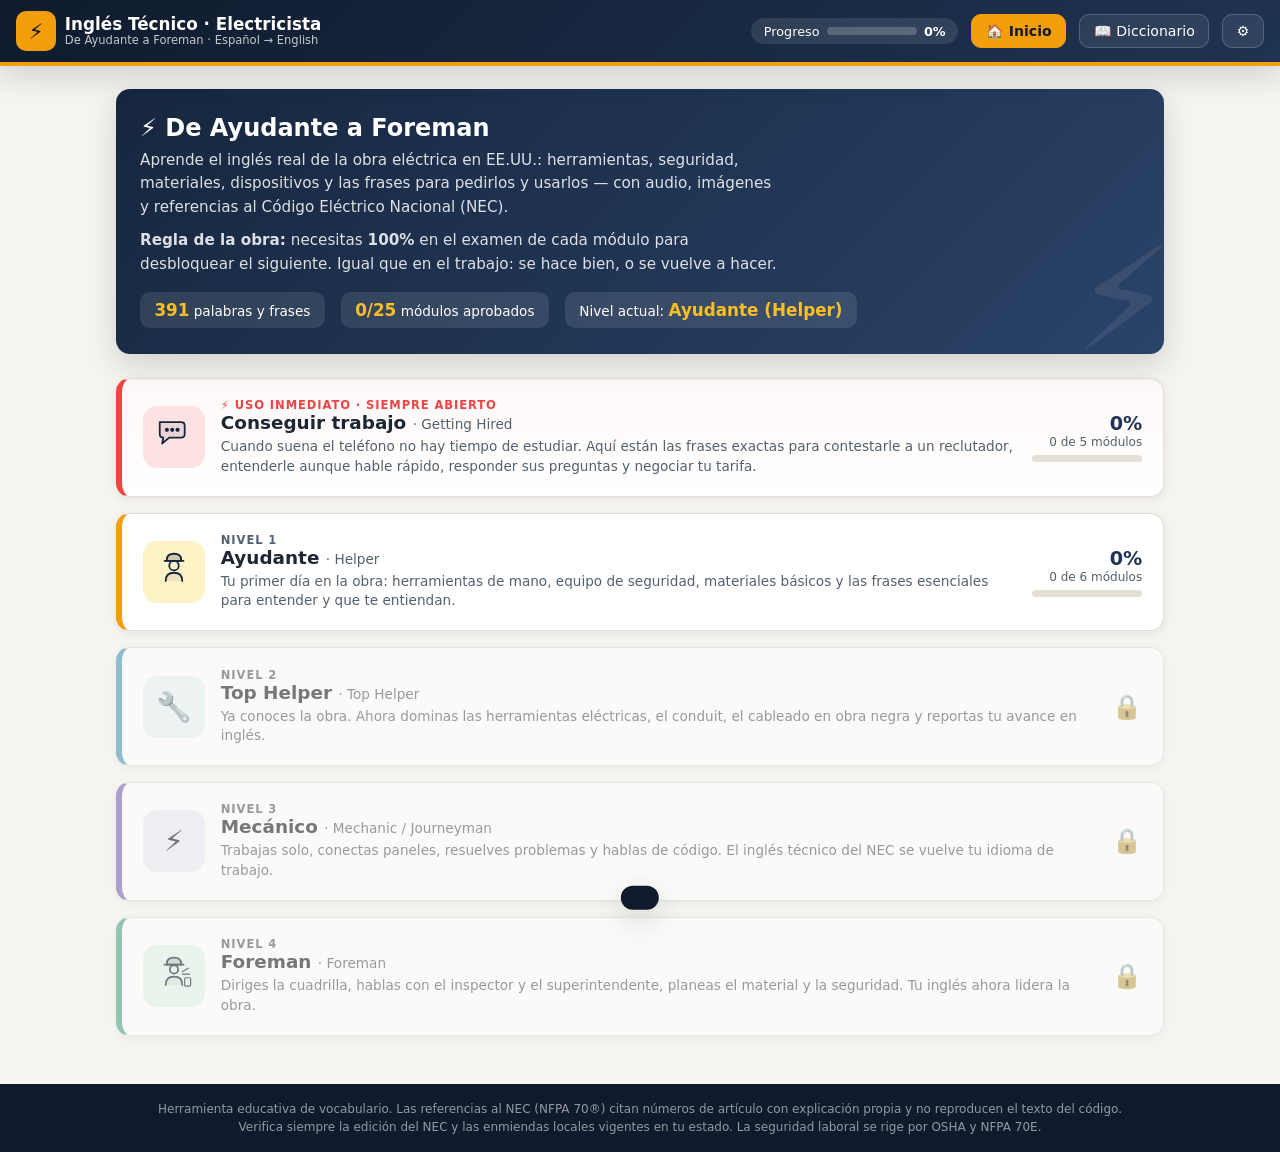
==== index.html @ e1f7a6a6 "Inglés técnico para electricistas: app web con 391 términos Curso español→inglés para la obra eléctr" ====
<!DOCTYPE html>
<html lang="es">
<head>
  <meta charset="UTF-8">
  <meta name="viewport" content="width=device-width, initial-scale=1.0, viewport-fit=cover">
  <title>Inglés Técnico para Electricistas — De Ayudante a Foreman</title>
  <meta name="description" content="Aprende inglés técnico de electricista: herramientas, seguridad, materiales, dispositivos y frases de obra. Español → English con audio y exámenes.">
  <meta name="theme-color" content="#0f1b2d">
  <link rel="manifest" href="manifest.webmanifest">
  <link rel="apple-touch-icon" href="icons/apple-touch-icon.png">
  <meta name="apple-mobile-web-app-capable" content="yes">
  <meta name="mobile-web-app-capable" content="yes">
  <meta name="apple-mobile-web-app-status-bar-style" content="black-translucent">
  <meta name="apple-mobile-web-app-title" content="Inglés Técnico">
  <link rel="stylesheet" href="css/styles.css?v=8">
  <link rel="icon" href="icons/favicon-48.png">
</head>
<body>

  <header class="topbar">
    <div class="brand" onclick="location.hash='#/home'">
      <div class="bolt">⚡</div>
      <h1>Inglés Técnico · Electricista
        <small>De Ayudante a Foreman · Español → English</small>
      </h1>
    </div>
    <div class="spacer"></div>
    <div class="progress-chip" id="globalProgress" title="Progreso total del curso">
      <span>Progreso</span>
      <div class="bar"><span id="globalProgressBar" style="width:0%"></span></div>
      <b id="globalProgressPct">0%</b>
    </div>
    <button class="nav-btn" id="navHome" onclick="location.hash='#/home'">🏠 Inicio</button>
    <button class="nav-btn" id="navDict" onclick="location.hash='#/dict'">📖 Diccionario</button>
    <button class="nav-btn" onclick="openSettings()" title="Ajustes de voz">⚙️</button>
  </header>

  <main id="app"></main>

  <footer>
    Herramienta educativa de vocabulario. Las referencias al NEC (NFPA 70®) citan números de artículo con explicación propia y no reproducen el texto del código.<br>
    Verifica siempre la edición del NEC y las enmiendas locales vigentes en tu estado. La seguridad laboral se rige por OSHA y NFPA 70E.
  </footer>

  <!-- Modal de ajustes -->
  <div class="modal-back" id="settingsModal">
    <div class="modal">
      <h3>⚙️ Ajustes de voz</h3>
      <div class="field">
        <label>Velocidad del botón 🔊 Inglés: <span id="rateLabel">0.9</span>×</label>
        <input type="range" id="rateSlider" min="0.5" max="1.2" step="0.05" value="0.9">
      </div>
      <div class="field">
        <div class="voices-info">
          <b>🐢→🐇 Lento y normal:</b> ese botón no usa esta velocidad. Siempre repite la frase
          <b>dos veces</b>: primero muy despacio (0.55×) para que distingas cada palabra, y luego a
          velocidad real (1×) para acostumbrar tu oído a como hablan en la obra.
          Escucha y <b>repite en voz alta</b> las dos veces: así se aprende a hablar.
        </div>
      </div>
      <div class="voices-info" id="voicesInfo">Detectando voces del sistema…</div>
      <div class="modal-actions">
        <button class="btn red" onclick="resetProgress()">🗑️ Borrar progreso</button>
        <button class="btn dark" onclick="closeSettings()">Cerrar</button>
      </div>
    </div>
  </div>

  <div class="toast" id="toast"></div>

  <!-- El ?v= sube de número en cada actualización de contenido:
       obliga al navegador y al teléfono a bajar la versión nueva. -->
  <script src="js/icons.js?v=8"></script>
  <script src="js/data.js?v=8"></script>
  <script src="js/app.js?v=8"></script>
  <script>
    // Registrar el service worker (permite instalar la app y usarla sin internet).
    // Solo funciona sobre http/https (no al abrir el archivo directamente).
    if ("serviceWorker" in navigator && location.protocol.indexOf("http") === 0) {
      window.addEventListener("load", function () {
        navigator.serviceWorker.register("sw.js").catch(function () { /* sin SW, la app sigue funcionando */ });
      });
    }
  </script>
</body>
</html>
---- css/styles.css ----
/* ============================================================
   STYLES.CSS — Inglés Técnico para Electricistas
   Tema: obra de construcción (azul marino + ámbar seguridad)
   ============================================================ */

:root {
  --navy-900: #0f1b2d;
  --navy-800: #16263e;
  --navy-700: #1f3352;
  --navy-600: #2a4368;
  --amber-500: #f59e0b;
  --amber-400: #fbbf24;
  --amber-100: #fef3c7;
  --sky-500: #0ea5e9;
  --sky-100: #e0f2fe;
  --violet-500: #8b5cf6;
  --violet-100: #ede9fe;
  --emerald-500: #10b981;
  --emerald-100: #d1fae5;
  --red-500: #ef4444;
  --red-100: #fee2e2;
  --paper: #f6f4ef;
  --card: #ffffff;
  --ink: #1c2733;
  --ink-soft: #52616f;
  --line: #e4e0d6;
  --radius: 14px;
  --shadow: 0 2px 10px rgba(15, 27, 45, 0.08);
  --shadow-lg: 0 10px 30px rgba(15, 27, 45, 0.16);
}

* { margin: 0; padding: 0; box-sizing: border-box; }

html { scroll-behavior: smooth; }

body {
  font-family: "Segoe UI", system-ui, -apple-system, Roboto, sans-serif;
  background: var(--paper);
  color: var(--ink);
  min-height: 100vh;
  display: flex;
  flex-direction: column;
}

button { font-family: inherit; cursor: pointer; }

/* ---------------- Header ---------------- */

.topbar {
  background: linear-gradient(135deg, var(--navy-900), var(--navy-700));
  color: #fff;
  padding: 0.7rem 1rem;
  display: flex;
  align-items: center;
  gap: 0.8rem;
  flex-wrap: wrap;
  position: sticky;
  top: 0;
  z-index: 50;
  box-shadow: var(--shadow-lg);
  border-bottom: 4px solid var(--amber-500);
}

.brand {
  display: flex;
  align-items: center;
  gap: 0.55rem;
  cursor: pointer;
  user-select: none;
}

.brand .bolt {
  width: 40px; height: 40px;
  background: var(--amber-500);
  color: var(--navy-900);
  border-radius: 10px;
  display: grid;
  place-items: center;
  font-size: 1.35rem;
  font-weight: 800;
}

.brand h1 { font-size: 1.05rem; line-height: 1.15; }
.brand small { display: block; font-weight: 400; opacity: 0.75; font-size: 0.72rem; }

.topbar .spacer { flex: 1; }

.nav-btn {
  background: rgba(255,255,255,0.08);
  border: 1px solid rgba(255,255,255,0.18);
  color: #fff;
  border-radius: 10px;
  padding: 0.5rem 0.85rem;
  font-size: 0.88rem;
  display: inline-flex;
  align-items: center;
  gap: 0.4rem;
  transition: background 0.15s;
}
.nav-btn:hover { background: rgba(255,255,255,0.18); }
.nav-btn.active { background: var(--amber-500); color: var(--navy-900); font-weight: 700; border-color: var(--amber-500); }

.progress-chip {
  background: rgba(255,255,255,0.1);
  border-radius: 999px;
  padding: 0.35rem 0.8rem;
  font-size: 0.8rem;
  display: inline-flex;
  align-items: center;
  gap: 0.45rem;
}
.progress-chip .bar {
  width: 90px; height: 8px;
  background: rgba(255,255,255,0.2);
  border-radius: 99px;
  overflow: hidden;
}
.progress-chip .bar span { display: block; height: 100%; background: var(--amber-400); border-radius: 99px; }

/* ---------------- Layout ---------------- */

main {
  width: 100%;
  max-width: 1080px;
  margin: 0 auto;
  padding: 1.4rem 1rem 3rem;
  flex: 1;
}

footer {
  background: var(--navy-900);
  color: rgba(255,255,255,0.55);
  font-size: 0.75rem;
  text-align: center;
  padding: 1rem;
  line-height: 1.5;
}

.crumbs {
  display: flex;
  align-items: center;
  gap: 0.4rem;
  font-size: 0.85rem;
  color: var(--ink-soft);
  margin-bottom: 1rem;
  flex-wrap: wrap;
}
.crumbs a { color: var(--navy-600); text-decoration: none; font-weight: 600; }
.crumbs a:hover { text-decoration: underline; }

/* ---------------- Hero (inicio) ---------------- */

.hero {
  background: linear-gradient(135deg, var(--navy-800), var(--navy-600));
  border-radius: var(--radius);
  color: #fff;
  padding: 1.6rem 1.5rem;
  margin-bottom: 1.5rem;
  box-shadow: var(--shadow-lg);
  position: relative;
  overflow: hidden;
}
.hero::after {
  content: "⚡";
  position: absolute;
  right: -10px; bottom: -30px;
  font-size: 9rem;
  opacity: 0.08;
}
.hero h2 { font-size: 1.5rem; margin-bottom: 0.4rem; }
.hero p { opacity: 0.85; font-size: 0.95rem; max-width: 640px; line-height: 1.55; }
.hero .hero-stats {
  display: flex;
  gap: 1rem;
  margin-top: 1rem;
  flex-wrap: wrap;
}
.hero .stat {
  background: rgba(255,255,255,0.1);
  padding: 0.5rem 0.9rem;
  border-radius: 10px;
  font-size: 0.85rem;
}
.hero .stat b { color: var(--amber-400); font-size: 1.05rem; }

/* ---------------- Tarjetas de nivel ---------------- */

.levels-grid { display: grid; gap: 1rem; }

.level-card {
  background: var(--card);
  border-radius: var(--radius);
  padding: 1.2rem 1.3rem;
  box-shadow: var(--shadow);
  border: 1px solid var(--line);
  border-left: 6px solid var(--amber-500);
  display: flex;
  gap: 1rem;
  align-items: center;
  cursor: pointer;
  transition: transform 0.12s, box-shadow 0.12s;
}
.level-card:hover { transform: translateY(-2px); box-shadow: var(--shadow-lg); }
.level-card.locked { opacity: 0.6; cursor: not-allowed; filter: grayscale(0.5); }
.level-card.amber { border-left-color: var(--amber-500); }
.level-card.sky { border-left-color: var(--sky-500); }
.level-card.violet { border-left-color: var(--violet-500); }
.level-card.emerald { border-left-color: var(--emerald-500); }
.level-card.red { border-left-color: var(--red-500); background: linear-gradient(180deg, #fff8f8, var(--card)); }
.level-card.red .lv-num { color: var(--red-500); }

.level-badge {
  width: 62px; height: 62px;
  border-radius: 14px;
  display: grid;
  place-items: center;
  font-size: 1.8rem;
  flex-shrink: 0;
  color: var(--navy-800);
}
.level-card.amber .level-badge { background: var(--amber-100); }
.level-card.sky .level-badge { background: var(--sky-100); }
.level-card.violet .level-badge { background: var(--violet-100); }
.level-card.emerald .level-badge { background: var(--emerald-100); }
.level-card.red .level-badge { background: var(--red-100); }
.level-badge .svg-icon svg { width: 38px; height: 38px; }

.level-info { flex: 1; min-width: 0; }
.level-info .lv-num { font-size: 0.72rem; text-transform: uppercase; letter-spacing: 0.08em; color: var(--ink-soft); font-weight: 700; }
.level-info h3 { font-size: 1.15rem; }
.level-info h3 small { color: var(--ink-soft); font-weight: 500; font-size: 0.85rem; }
.level-info p { font-size: 0.85rem; color: var(--ink-soft); margin-top: 0.25rem; line-height: 1.45; }

.level-progress { text-align: right; flex-shrink: 0; }
.level-progress .pct { font-weight: 800; font-size: 1.2rem; color: var(--navy-700); }
.level-progress .modcount { font-size: 0.75rem; color: var(--ink-soft); }
.level-progress .lock { font-size: 1.5rem; }

.minibar { width: 110px; height: 7px; background: var(--line); border-radius: 99px; overflow: hidden; margin-top: 0.35rem; }
.minibar span { display: block; height: 100%; background: var(--emerald-500); border-radius: 99px; }

/* ---------------- Vista de nivel: módulos ---------------- */

.level-head {
  display: flex;
  align-items: center;
  gap: 1rem;
  margin-bottom: 1.2rem;
}
.level-head h2 { font-size: 1.4rem; }
.level-head p { color: var(--ink-soft); font-size: 0.9rem; margin-top: 0.15rem; }

.modules-grid {
  display: grid;
  grid-template-columns: repeat(auto-fill, minmax(300px, 1fr));
  gap: 1rem;
}

.module-card {
  background: var(--card);
  border: 1px solid var(--line);
  border-radius: var(--radius);
  padding: 1.1rem 1.2rem;
  box-shadow: var(--shadow);
  cursor: pointer;
  transition: transform 0.12s, box-shadow 0.12s;
  display: flex;
  flex-direction: column;
  gap: 0.5rem;
}
.module-card:hover { transform: translateY(-2px); box-shadow: var(--shadow-lg); }
.module-card.locked { opacity: 0.55; cursor: not-allowed; filter: grayscale(0.6); }

.module-card .mod-top { display: flex; align-items: center; gap: 0.6rem; }
.module-card .mod-icon {
  width: 46px; height: 46px;
  background: var(--navy-800);
  border-radius: 12px;
  display: grid;
  place-items: center;
  font-size: 1.4rem;
}
.module-card h4 { font-size: 1rem; line-height: 1.25; }
.module-card h4 small { display: block; color: var(--ink-soft); font-weight: 500; font-size: 0.78rem; }
.module-card p { font-size: 0.83rem; color: var(--ink-soft); line-height: 1.45; flex: 1; }

.mod-status {
  display: flex;
  align-items: center;
  justify-content: space-between;
  font-size: 0.8rem;
  margin-top: 0.3rem;
}
.badge {
  display: inline-flex;
  align-items: center;
  gap: 0.3rem;
  border-radius: 999px;
  padding: 0.22rem 0.65rem;
  font-weight: 700;
  font-size: 0.74rem;
}
.badge.pass { background: var(--emerald-100); color: #067a5b; }
.badge.todo { background: var(--amber-100); color: #92600a; }
.badge.lock { background: #eceae4; color: var(--ink-soft); }
.badge.count { background: var(--sky-100); color: #0369a1; }

/* ---------------- Vista de estudio ---------------- */

.study-head {
  background: var(--card);
  border: 1px solid var(--line);
  border-radius: var(--radius);
  padding: 1.2rem 1.3rem;
  box-shadow: var(--shadow);
  margin-bottom: 1rem;
}
.study-head .row { display: flex; align-items: center; gap: 0.8rem; flex-wrap: wrap; }
.study-head h2 { font-size: 1.3rem; flex: 1; min-width: 200px; }
.study-head h2 small { display: block; font-size: 0.85rem; color: var(--ink-soft); font-weight: 500; }
.study-head .desc { color: var(--ink-soft); font-size: 0.9rem; margin-top: 0.55rem; line-height: 1.5; }

.tipbox, .necbox {
  border-radius: 12px;
  padding: 0.8rem 1rem;
  font-size: 0.86rem;
  line-height: 1.5;
  margin-top: 0.8rem;
  display: flex;
  gap: 0.6rem;
  align-items: flex-start;
}
.tipbox { background: var(--sky-100); color: #0b4a6f; }
.necbox { background: var(--amber-100); color: #7c5205; }
.tipbox .ico, .necbox .ico { font-size: 1.1rem; flex-shrink: 0; }

.action-row {
  display: flex;
  gap: 0.7rem;
  margin: 1.1rem 0;
  flex-wrap: wrap;
  position: sticky;
  top: 70px;
  z-index: 10;
}

.btn {
  border: none;
  border-radius: 12px;
  padding: 0.75rem 1.3rem;
  font-size: 0.95rem;
  font-weight: 700;
  display: inline-flex;
  align-items: center;
  gap: 0.5rem;
  transition: transform 0.1s, filter 0.15s;
  box-shadow: var(--shadow);
}
.btn:hover { filter: brightness(1.06); transform: translateY(-1px); }
.btn:active { transform: translateY(0); }
.btn.primary { background: var(--amber-500); color: var(--navy-900); }
.btn.dark { background: var(--navy-800); color: #fff; }
.btn.ghost { background: var(--card); color: var(--navy-800); border: 1px solid var(--line); }
.btn.green { background: var(--emerald-500); color: #fff; }
.btn.red { background: var(--red-500); color: #fff; }
.btn:disabled { opacity: 0.5; cursor: not-allowed; transform: none; filter: grayscale(0.4); }
.btn.big { font-size: 1.05rem; padding: 0.9rem 1.7rem; }

/* ---- Tarjetas de vocabulario ---- */

.vocab-grid {
  display: grid;
  grid-template-columns: repeat(auto-fill, minmax(320px, 1fr));
  gap: 1rem;
}

.vocab-card {
  background: var(--card);
  border: 1px solid var(--line);
  border-radius: var(--radius);
  box-shadow: var(--shadow);
  overflow: hidden;
  display: flex;
  flex-direction: column;
}

.vocab-main {
  display: flex;
  gap: 0.9rem;
  padding: 1rem 1.1rem 0.7rem;
  align-items: flex-start;
}

.item-icon {
  width: 64px; height: 64px;
  border-radius: 14px;
  background: var(--navy-800);
  color: var(--amber-400);
  display: grid;
  place-items: center;
  flex-shrink: 0;
}
.item-icon svg { width: 46px; height: 46px; }
.item-icon.emoji-icon { font-size: 2rem; }

.vocab-words { flex: 1; min-width: 0; }
.vocab-words .es { font-size: 0.92rem; color: var(--ink-soft); font-weight: 600; }
.vocab-words .en {
  font-size: 1.25rem;
  font-weight: 800;
  color: var(--navy-800);
  line-height: 1.2;
  margin: 0.1rem 0;
  overflow-wrap: anywhere;
}
.vocab-words .pron {
  font-size: 0.84rem;
  color: #a16207;
  font-weight: 600;
  background: var(--amber-100);
  display: inline-block;
  border-radius: 8px;
  padding: 0.12rem 0.5rem;
  margin-top: 0.15rem;
}

.audio-row {
  display: flex;
  gap: 0.45rem;
  padding: 0 1.1rem 0.6rem;
  flex-wrap: wrap;
}
.audio-btn {
  border: 1px solid var(--line);
  background: var(--paper);
  border-radius: 999px;
  padding: 0.38rem 0.8rem;
  font-size: 0.8rem;
  font-weight: 700;
  color: var(--navy-700);
  display: inline-flex;
  align-items: center;
  gap: 0.35rem;
  transition: background 0.15s;
}
.audio-btn:hover { background: var(--amber-100); border-color: var(--amber-400); }
.audio-btn.speaking { background: var(--amber-400); border-color: var(--amber-500); }

/* Botón de práctica: lo dice lento y luego a velocidad real */
.audio-btn.drill {
  background: var(--navy-800);
  border-color: var(--navy-800);
  color: #fff;
}
.audio-btn.drill:hover { background: var(--navy-600); border-color: var(--navy-600); }

.vocab-example {
  border-top: 1px dashed var(--line);
  padding: 0.65rem 1.1rem;
  font-size: 0.85rem;
  line-height: 1.5;
}
.vocab-example .en-ex { color: var(--navy-800); font-weight: 600; }
.vocab-example .en-ex button { margin-left: 0.3rem; }
.vocab-example .es-ex { color: var(--ink-soft); }

.vocab-note {
  background: #f2f7ff;
  color: #24476b;
  font-size: 0.8rem;
  padding: 0.55rem 1.1rem;
  line-height: 1.45;
}
.vocab-nec {
  background: var(--amber-100);
  color: #7c5205;
  font-size: 0.8rem;
  padding: 0.55rem 1.1rem;
  line-height: 1.45;
}
.vocab-nec b, .vocab-note b { font-weight: 800; }

.mini-audio {
  border: none;
  background: transparent;
  font-size: 0.95rem;
  cursor: pointer;
  vertical-align: middle;
  padding: 0 0.15rem;
}
.mini-audio:hover { transform: scale(1.15); }

/* ---- Resaltado karaoke: palabra que se está pronunciando ---- */

/* El padding va en TODAS las palabras para que nada se mueva al
   iluminarse (si solo lo llevara la resaltada, el texto brincaría). */
.w {
  border-radius: 4px;
  padding: 0 2px;
  transition: background-color 0.05s linear, color 0.05s linear;
}

/* Palabra que suena en este instante: bloque oscuro + letra ámbar.
   Invertir los colores da mucho más contraste que solo pintar el fondo. */
.w.speaking-word {
  background: var(--navy-900);
  color: var(--amber-400);
  box-shadow: 0 0 0 3px var(--navy-900), 0 2px 10px rgba(15, 27, 45, 0.45);
  position: relative;
  z-index: 1;
}

/* En la palabra grande en inglés, el reflector es aún más marcado */
.vocab-words .en .w.speaking-word,
.q-prompt .w.speaking-word {
  background: #000814;
  color: #ffd24a;
  box-shadow: 0 0 0 4px #000814, 0 3px 14px rgba(0, 0, 0, 0.5);
}

/* Ojo: no cambiamos el grosor de la letra a propósito. Si lo hiciéramos,
   las palabras se recorrerían de lugar en cada sílaba. */

/* ---------------- Quiz / Examen ---------------- */

.quiz-wrap { max-width: 720px; margin: 0 auto; }

.quiz-top {
  display: flex;
  align-items: center;
  gap: 0.8rem;
  margin-bottom: 1rem;
}
.quiz-top .qbar { flex: 1; height: 10px; background: var(--line); border-radius: 99px; overflow: hidden; }
.quiz-top .qbar span { display: block; height: 100%; background: var(--amber-500); border-radius: 99px; transition: width 0.25s; }
.quiz-top .qcount { font-weight: 800; color: var(--navy-700); font-size: 0.9rem; }
.quiz-top .quit { font-size: 0.8rem; }

.question-card {
  background: var(--card);
  border: 1px solid var(--line);
  border-radius: var(--radius);
  box-shadow: var(--shadow-lg);
  padding: 1.5rem 1.4rem;
}

.q-kind {
  font-size: 0.75rem;
  text-transform: uppercase;
  letter-spacing: 0.08em;
  font-weight: 800;
  color: var(--ink-soft);
  margin-bottom: 0.7rem;
  display: flex;
  align-items: center;
  gap: 0.4rem;
}

.q-prompt { font-size: 1.3rem; font-weight: 800; color: var(--navy-800); line-height: 1.3; margin-bottom: 0.3rem; }
.q-sub { color: var(--ink-soft); font-size: 0.9rem; margin-bottom: 1rem; }

.q-icon-hint { text-align: center; margin: 0.4rem 0 1rem; }
.q-icon-hint .item-icon { width: 84px; height: 84px; margin: 0 auto; }
.q-icon-hint .item-icon svg { width: 60px; height: 60px; }
.q-icon-hint .item-icon.emoji-icon { font-size: 2.6rem; }

.listen-big {
  display: flex;
  justify-content: center;
  margin: 0.8rem 0 1.2rem;
}
.listen-big button {
  width: 92px; height: 92px;
  border-radius: 50%;
  border: none;
  background: var(--navy-800);
  color: var(--amber-400);
  font-size: 2.2rem;
  box-shadow: var(--shadow-lg);
  transition: transform 0.12s;
}
.listen-big button:hover { transform: scale(1.06); }

.options { display: grid; gap: 0.6rem; }
@media (min-width: 560px) { .options.two-col { grid-template-columns: 1fr 1fr; } }

.opt {
  text-align: left;
  background: var(--paper);
  border: 2px solid var(--line);
  border-radius: 12px;
  padding: 0.85rem 1rem;
  font-size: 1rem;
  font-weight: 600;
  color: var(--ink);
  transition: border-color 0.12s, background 0.12s;
  line-height: 1.35;
}
.opt:hover { border-color: var(--amber-400); background: #fffbeb; }
.opt.correct { border-color: var(--emerald-500); background: var(--emerald-100); }
.opt.wrong { border-color: var(--red-500); background: var(--red-100); }
.opt:disabled { cursor: default; }
.opt .opt-letter {
  display: inline-grid;
  place-items: center;
  width: 26px; height: 26px;
  border-radius: 8px;
  background: var(--navy-800);
  color: #fff;
  font-size: 0.8rem;
  font-weight: 800;
  margin-right: 0.55rem;
}

.type-zone { display: flex; gap: 0.6rem; flex-wrap: wrap; }
.type-zone input {
  flex: 1;
  min-width: 220px;
  border: 2px solid var(--line);
  border-radius: 12px;
  padding: 0.85rem 1rem;
  font-size: 1.05rem;
  font-family: inherit;
  outline: none;
}
.type-zone input:focus { border-color: var(--amber-400); }
.type-zone input.correct { border-color: var(--emerald-500); background: var(--emerald-100); }
.type-zone input.wrong { border-color: var(--red-500); background: var(--red-100); }

.feedback {
  margin-top: 1rem;
  border-radius: 12px;
  padding: 0.85rem 1rem;
  font-size: 0.95rem;
  line-height: 1.5;
  display: none;
}
.feedback.show { display: block; }
.feedback.good { background: var(--emerald-100); color: #065f46; }
.feedback.bad { background: var(--red-100); color: #991b1b; }
.feedback b { font-size: 1.05rem; }

.quiz-next { margin-top: 1rem; display: flex; justify-content: flex-end; }

/* ---- Resultados ---- */

.result-card {
  background: var(--card);
  border-radius: var(--radius);
  border: 1px solid var(--line);
  box-shadow: var(--shadow-lg);
  padding: 2rem 1.5rem;
  text-align: center;
  max-width: 640px;
  margin: 0 auto;
}
.result-card .big-emoji { font-size: 4rem; }
.result-card h2 { font-size: 1.6rem; margin: 0.5rem 0 0.3rem; }
.result-card .score {
  font-size: 3rem;
  font-weight: 900;
  color: var(--navy-800);
}
.result-card .score.pass { color: var(--emerald-500); }
.result-card .score.fail { color: var(--red-500); }
.result-card p { color: var(--ink-soft); margin: 0.5rem 0 1rem; line-height: 1.5; }
.result-actions { display: flex; gap: 0.7rem; justify-content: center; flex-wrap: wrap; margin-top: 1rem; }

.missed-list {
  text-align: left;
  margin: 1.2rem auto 0;
  max-width: 560px;
  border-top: 1px dashed var(--line);
  padding-top: 1rem;
}
.missed-list h4 { font-size: 0.9rem; color: var(--ink-soft); margin-bottom: 0.6rem; }
.missed-item {
  display: flex;
  justify-content: space-between;
  gap: 0.8rem;
  padding: 0.5rem 0.7rem;
  border-radius: 10px;
  background: var(--red-100);
  margin-bottom: 0.45rem;
  font-size: 0.9rem;
  align-items: center;
}
.missed-item .en { font-weight: 800; color: var(--navy-800); }
.missed-item .es { color: var(--ink-soft); }

/* ---------------- Diccionario ---------------- */

.dict-head { margin-bottom: 1rem; }
.dict-head input {
  width: 100%;
  border: 2px solid var(--line);
  border-radius: 12px;
  padding: 0.9rem 1.1rem;
  font-size: 1.05rem;
  font-family: inherit;
  outline: none;
  background: var(--card);
  box-shadow: var(--shadow);
}
.dict-head input:focus { border-color: var(--amber-400); }
.dict-count { font-size: 0.82rem; color: var(--ink-soft); margin-top: 0.5rem; }

.dict-list { display: grid; gap: 0.55rem; }
.dict-row {
  background: var(--card);
  border: 1px solid var(--line);
  border-radius: 12px;
  padding: 0.6rem 0.9rem;
  display: flex;
  align-items: center;
  gap: 0.8rem;
  box-shadow: var(--shadow);
}
.dict-row .item-icon { width: 44px; height: 44px; border-radius: 10px; }
.dict-row .item-icon svg { width: 30px; height: 30px; }
.dict-row .item-icon.emoji-icon { font-size: 1.4rem; }
.dict-row .words { flex: 1; min-width: 0; }
.dict-row .en { font-weight: 800; color: var(--navy-800); font-size: 0.98rem; }
.dict-row .es { font-size: 0.84rem; color: var(--ink-soft); }
.dict-row .tag {
  font-size: 0.68rem;
  font-weight: 700;
  background: var(--sky-100);
  color: #0369a1;
  padding: 0.18rem 0.5rem;
  border-radius: 99px;
  white-space: nowrap;
}

/* ---------------- Ajustes (modal) ---------------- */

.modal-back {
  position: fixed;
  inset: 0;
  background: rgba(15,27,45,0.55);
  display: none;
  place-items: center;
  z-index: 100;
  padding: 1rem;
}
.modal-back.show { display: grid; }
.modal {
  background: var(--card);
  border-radius: var(--radius);
  max-width: 460px;
  width: 100%;
  padding: 1.4rem;
  box-shadow: var(--shadow-lg);
}
.modal h3 { margin-bottom: 0.8rem; }
.modal .field { margin-bottom: 1rem; }
.modal label { font-size: 0.85rem; font-weight: 700; color: var(--ink-soft); display: block; margin-bottom: 0.3rem; }
.modal input[type="range"] { width: 100%; }
.modal .voices-info { font-size: 0.78rem; color: var(--ink-soft); line-height: 1.5; background: var(--paper); border-radius: 10px; padding: 0.6rem 0.8rem; }
.modal .modal-actions { display: flex; justify-content: space-between; gap: 0.6rem; margin-top: 1rem; flex-wrap: wrap; }

/* ---------------- Toast ---------------- */

.toast {
  position: fixed;
  bottom: 1.2rem;
  left: 50%;
  transform: translateX(-50%) translateY(120%);
  background: var(--navy-900);
  color: #fff;
  border-radius: 12px;
  padding: 0.75rem 1.2rem;
  font-size: 0.9rem;
  box-shadow: var(--shadow-lg);
  transition: transform 0.25s;
  z-index: 200;
  max-width: 92vw;
  text-align: center;
}
.toast.show { transform: translateX(-50%) translateY(0); }

/* ---------------- Responsive ---------------- */

@media (max-width: 640px) {
  .brand h1 { font-size: 0.95rem; }
  .progress-chip { display: none; }
  .level-card { flex-direction: column; align-items: flex-start; }
  .level-progress { text-align: left; }
  .action-row { position: static; }
  .q-prompt { font-size: 1.15rem; }
}

@media print {
  .topbar, .action-row, footer { display: none; }
}

/* ---------------- Teléfono / app instalada (PWA) ---------------- */

/* Respetar el notch y la barra de gestos del teléfono */
.topbar { padding-top: calc(0.7rem + env(safe-area-inset-top)); }
footer { padding-bottom: calc(1rem + env(safe-area-inset-bottom)); }

/* Evitar que un jalón hacia abajo recargue la página a media pregunta */
body { overscroll-behavior-y: contain; }

/* Botones más cómodos para el dedo en pantallas táctiles */
@media (pointer: coarse) {
  .opt { padding: 1rem 1.1rem; }
  .audio-btn { padding: 0.5rem 0.95rem; }
  .btn { padding: 0.85rem 1.4rem; }
}
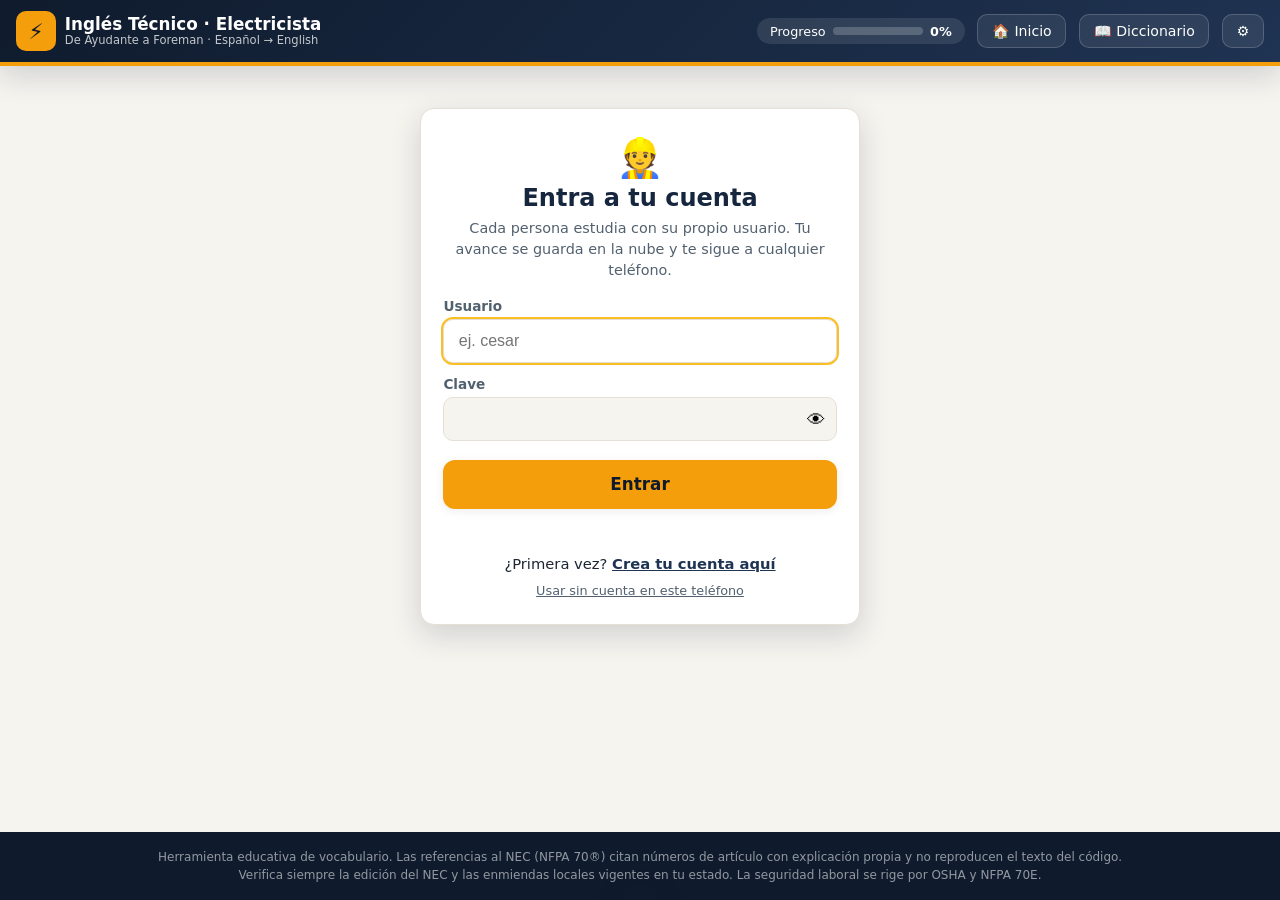
==== commit 0ac0e8ad: "Activar cuentas de usuario con el proyecto de Firebase Llena firebase-config.js con el proyecto ingl" ====
--- a/index.html
+++ b/index.html
@@ -12,7 +12,7 @@
   <meta name="mobile-web-app-capable" content="yes">
   <meta name="apple-mobile-web-app-status-bar-style" content="black-translucent">
   <meta name="apple-mobile-web-app-title" content="Inglés Técnico">
-  <link rel="stylesheet" href="css/styles.css?v=8">
+  <link rel="stylesheet" href="css/styles.css?v=10">
   <link rel="icon" href="icons/favicon-48.png">
 </head>
 <body>
@@ -45,7 +45,11 @@
   <!-- Modal de ajustes -->
   <div class="modal-back" id="settingsModal">
     <div class="modal">
-      <h3>⚙️ Ajustes de voz</h3>
+      <h3>⚙️ Ajustes</h3>
+      <div class="cuenta-box" id="cuentaBox" hidden></div>
+      <div class="field">
+        <button class="btn green compartir" type="button" onclick="compartirApp()">📤 Compartir la app con alguien</button>
+      </div>
       <div class="field">
         <label>Velocidad del botón 🔊 Inglés: <span id="rateLabel">0.9</span>×</label>
         <input type="range" id="rateSlider" min="0.5" max="1.2" step="0.05" value="0.9">
@@ -56,6 +60,13 @@
           <b>dos veces</b>: primero muy despacio (0.55×) para que distingas cada palabra, y luego a
           velocidad real (1×) para acostumbrar tu oído a como hablan en la obra.
           Escucha y <b>repite en voz alta</b> las dos veces: así se aprende a hablar.
+        </div>
+      </div>
+      <div class="field mic-only">
+        <div class="voices-info">
+          <b>🎤 Pronunciar:</b> dices la palabra en inglés y la app te muestra en
+          <b style="color:#065f46">verde</b> lo que se entendió y en <b style="color:#991b1b">rojo</b> lo que no.
+          Necesita <b>internet</b> y permiso para usar el micrófono.
         </div>
       </div>
       <div class="voices-info" id="voicesInfo">Detectando voces del sistema…</div>
@@ -70,9 +81,12 @@
 
   <!-- El ?v= sube de número en cada actualización de contenido:
        obliga al navegador y al teléfono a bajar la versión nueva. -->
-  <script src="js/icons.js?v=8"></script>
-  <script src="js/data.js?v=8"></script>
-  <script src="js/app.js?v=8"></script>
+  <script src="js/icons.js?v=10"></script>
+  <script src="js/data.js?v=10"></script>
+  <script src="js/firebase-config.js?v=10"></script>
+  <script src="js/cuentas.js?v=10"></script>
+  <script src="js/app.js?v=10"></script>
+  <script src="js/voz.js?v=10"></script>
   <script>
     // Registrar el service worker (permite instalar la app y usarla sin internet).
     // Solo funciona sobre http/https (no al abrir el archivo directamente).
--- a/css/styles.css
+++ b/css/styles.css
@@ -809,3 +809,139 @@
   .audio-btn { padding: 0.5rem 0.95rem; }
   .btn { padding: 0.85rem 1.4rem; }
 }
+
+/* ---------------- Reconocimiento de voz (pronunciar) ---------------- */
+
+/* Si el navegador no reconoce voz, los botones de micrófono no aparecen */
+.no-mic .mic-only { display: none !important; }
+
+.audio-btn.mic {
+  background: var(--emerald-500);
+  border-color: var(--emerald-500);
+  color: #fff;
+}
+.audio-btn.mic:hover { background: #0d9668; border-color: #0d9668; }
+
+/* Mientras escucha: rojo con latido, para que se note que está grabando */
+.audio-btn.escuchando, .btn.escuchando, .mini-audio.escuchando {
+  background: var(--red-500) !important;
+  border-color: var(--red-500) !important;
+  color: #fff !important;
+  animation: latido 1s ease-in-out infinite;
+}
+.mini-audio.escuchando { border-radius: 999px; padding: 0 0.35rem; }
+@keyframes latido {
+  0%, 100% { box-shadow: 0 0 0 0 rgba(239, 68, 68, 0.55); }
+  50% { box-shadow: 0 0 0 8px rgba(239, 68, 68, 0); }
+}
+
+.mic-res {
+  display: none;
+  margin: 0 1.1rem 0.7rem;
+  padding: 0.6rem 0.8rem;
+  border-radius: 10px;
+  font-size: 0.85rem;
+  line-height: 1.45;
+}
+.mic-res.show { display: block; }
+.mic-res.listening { background: var(--sky-100); color: #075985; }
+.mic-res.good { background: var(--emerald-100); color: #065f46; }
+.mic-res.ok { background: var(--amber-100); color: #7c5205; }
+.mic-res.bad { background: var(--red-100); color: #991b1b; }
+.vocab-example .mic-res { margin: 0.5rem 0 0; }
+.mic-pct { float: right; font-weight: 800; font-size: 1rem; margin-left: 0.5rem; }
+.mic-oido { margin-top: 0.25rem; font-style: italic; }
+.mic-tip { margin-top: 0.2rem; font-size: 0.78rem; }
+.dicho-mal-demo { color: #991b1b; font-weight: 800; }
+
+/* Palabras después de hablar: verde se entendió, rojo no */
+.w.dicho-ok { background: var(--emerald-100); color: #065f46; box-shadow: inset 0 -2px 0 var(--emerald-500); }
+.w.dicho-mal { background: var(--red-100); color: #991b1b; box-shadow: inset 0 -2px 0 var(--red-500); }
+
+.badge.mic-badge { background: var(--emerald-100); color: #067a5b; font-size: 0.8rem; }
+
+/* Práctica de pronunciación, término por término */
+.speak-card .speak-es { color: var(--ink-soft); font-size: 1rem; text-align: center; margin-bottom: 0.3rem; }
+.speak-card .q-prompt, .speak-card .q-sub, .speak-card .q-kind { text-align: center; }
+.speak-audio { display: flex; gap: 0.5rem; justify-content: center; flex-wrap: wrap; margin: 0.9rem 0 0.6rem; }
+.speak-mic { text-align: center; margin: 0.4rem 0; }
+.speak-card .mic-res { margin: 0.6rem 0 0; }
+.speak-ex { border-top: 1px dashed var(--line); margin-top: 1.1rem; padding-top: 0.9rem; font-size: 0.92rem; line-height: 1.5; }
+.speak-ex .en-ex { color: var(--navy-800); font-weight: 600; margin: 0.3rem 0; }
+.speak-ex .es-ex { color: var(--ink-soft); margin-bottom: 0.6rem; }
+.speak-nav { display: flex; justify-content: space-between; gap: 0.6rem; margin-top: 1.3rem; }
+
+/* ---------------- Cuentas de usuario ---------------- */
+
+.auth-card {
+  max-width: 440px;
+  margin: 1.2rem auto;
+  background: var(--card);
+  border: 1px solid var(--line);
+  border-radius: var(--radius);
+  box-shadow: var(--shadow-lg);
+  padding: 1.6rem 1.4rem;
+}
+.auth-ico { font-size: 2.4rem; text-align: center; }
+.auth-card h2 { text-align: center; color: var(--navy-800); margin: 0.2rem 0 0.4rem; }
+.auth-lead { color: var(--ink-soft); font-size: 0.9rem; text-align: center; margin-bottom: 1.1rem; line-height: 1.45; }
+.auth-field { margin-bottom: 0.8rem; }
+.auth-field label { display: block; font-size: 0.85rem; font-weight: 700; color: var(--ink-soft); margin-bottom: 0.3rem; }
+.auth-input { position: relative; }
+.auth-input input {
+  width: 100%;
+  font-size: 1rem;
+  padding: 0.75rem 0.9rem;
+  border: 1px solid var(--line);
+  border-radius: 10px;
+  background: var(--paper);
+  color: var(--ink);
+}
+.auth-input input:focus { outline: 2px solid var(--amber-400); background: #fff; }
+.auth-input input.con-ojo { padding-right: 2.8rem; }
+.auth-eye {
+  position: absolute;
+  right: 0.35rem;
+  top: 50%;
+  transform: translateY(-50%);
+  border: none;
+  background: transparent;
+  font-size: 1.15rem;
+  padding: 0.3rem 0.4rem;
+}
+.auth-hint { font-size: 0.78rem; color: var(--ink-soft); margin: -0.3rem 0 0.8rem; line-height: 1.4; }
+.auth-go { width: 100%; justify-content: center; margin-top: 0.4rem; }
+.auth-msg { min-height: 1.2rem; margin-top: 0.8rem; font-size: 0.9rem; text-align: center; color: #991b1b; font-weight: 600; }
+.auth-msg.info { color: var(--navy-700); }
+.auth-alt { text-align: center; margin-top: 0.9rem; font-size: 0.92rem; }
+.auth-alt a { color: var(--navy-700); font-weight: 800; }
+.auth-skip { text-align: center; margin-top: 0.7rem; font-size: 0.8rem; }
+.auth-skip a { color: var(--ink-soft); }
+
+.hola { font-weight: 800; color: var(--amber-400); margin-bottom: 0.3rem; font-size: 1.05rem; }
+
+/* La ventana de ajustes ahora tiene más cosas: que se pueda desplazar */
+.modal { max-height: 92vh; overflow-y: auto; }
+.btn.compartir { width: 100%; justify-content: center; }
+.cuenta-box {
+  border: 1px solid var(--line);
+  border-radius: 12px;
+  padding: 0.8rem 0.9rem;
+  margin-bottom: 1rem;
+  background: var(--paper);
+  font-size: 0.88rem;
+  line-height: 1.5;
+}
+.cuenta-info code { background: #fff; padding: 0 0.3rem; border-radius: 4px; }
+.cuenta-estado { font-size: 0.8rem; color: var(--ink-soft); margin-top: 0.3rem; }
+.cuenta-acciones { display: flex; gap: 0.5rem; flex-wrap: wrap; margin-top: 0.6rem; }
+.cuenta-acciones .btn { padding: 0.5rem 0.9rem; font-size: 0.85rem; }
+.cuenta-clave { margin-top: 0.7rem; }
+.cuenta-clave input {
+  width: 100%;
+  padding: 0.6rem 0.7rem;
+  border: 1px solid var(--line);
+  border-radius: 8px;
+  margin-bottom: 0.5rem;
+  font-size: 0.95rem;
+}
